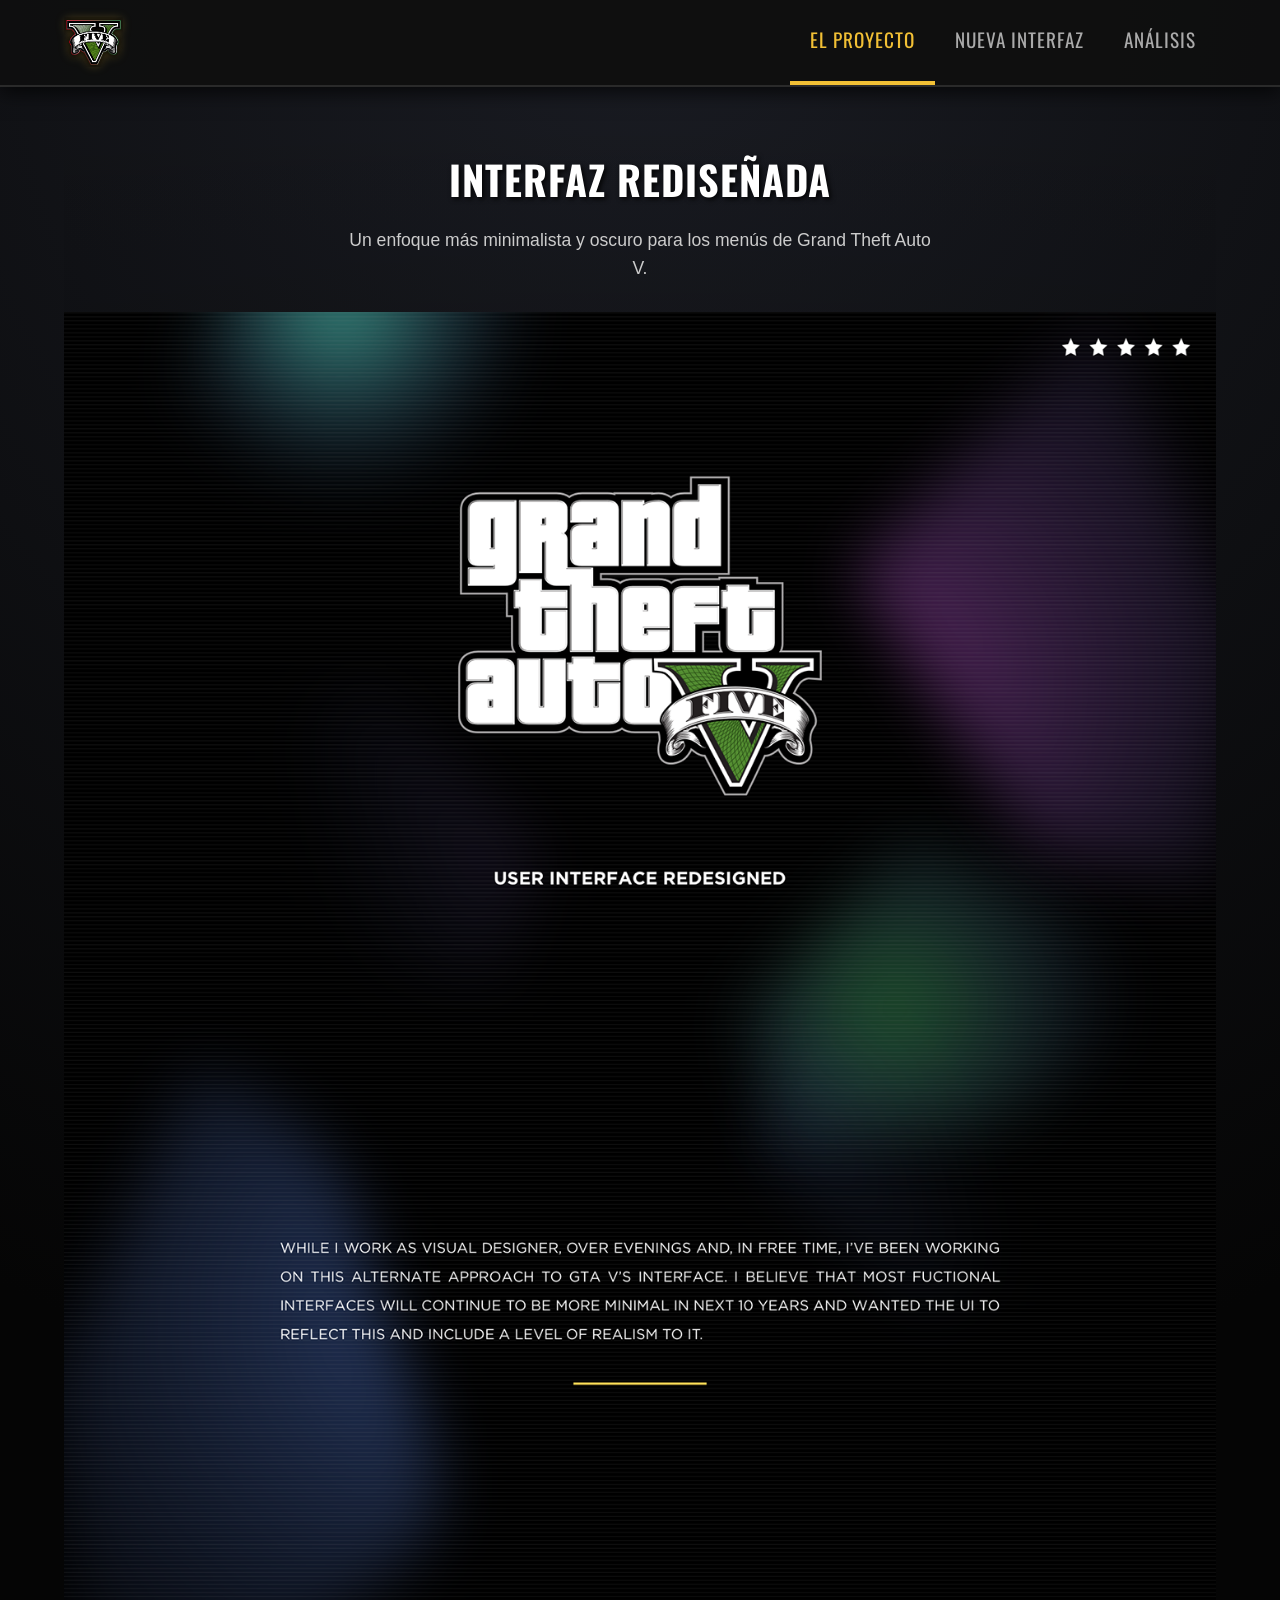
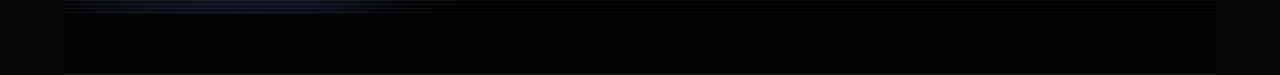
==== index.html @ af23faa3 "Add files via upload" ====
<!DOCTYPE html>
<html lang="es">
<head>
  <meta charset="UTF-8">
  <meta name="viewport" content="width=device-width, initial-scale=1.0">
  <title>GTA V | Rediseño UI</title>
  <link rel="stylesheet" href="css/estilos.css">
</head>
<body>
 <header class="header">
    <div class="contenedor header__inner">
      <!-- Nuevo logo con la imagen -->
      <a href="index.html" class="logo">
        <img src="img/gtV.png" alt="Logo GTA V">
      </a>
      
      <input type="checkbox" id="nav-toggle" class="nav-toggle">
      <label for="nav-toggle" class="nav-toggle-label">
        <span></span><span></span><span></span>
      </label>
      
      <nav class="nav">
        <ul class="nav__lista">
          <li><a href="index.html" class="nav__enlace nav__enlace--activo">El Proyecto</a></li>
          <li><a href="galeria.html" class="nav__enlace">Nueva Interfaz</a></li>
          <li><a href="analisis.html" class="nav__enlace">Análisis</a></li>
        </ul>
      </nav>
    </div>
  </header>

  <main>
    <section class="hero contenedor">
      <h1>Interfaz Rediseñada</h1>
      <p>Un enfoque más minimalista y oscuro para los menús de Grand Theft Auto V.</p>
      <img src="img/gtaYletras.png" alt="Portada GTA V UI">
    </section>
  </main>
</body>
</html>
---- css/estilos.css ----
/* Importa la fuente Oswald desde Google Fonts, elegida porque es casi idéntica a la tipografía de los menús reales de GTA V. */
@import url('https://fonts.googleapis.com/css2?family=Oswald:wght@500;700&display=swap');

/* Resetea los valores por defecto del navegador para que los márgenes internos (padding) no sumen ancho extra y descuadren la web. */
* {
  margin: 0;
  padding: 0;
  box-sizing: border-box;
}

/* Configura el comportamiento general: fuente limpia para textos largos, color de texto claro y un fondo oscuro con un degradado sutil en el centro. */
body {
  font-family: 'Segoe UI', Tahoma, Geneva, Verdana, sans-serif;
  background-color: #050505;
  background-image: radial-gradient(circle at 50% 0%, #1a1c23 0%, #050505 80%);
  color: #dddddd;
  line-height: 1.6;
  min-height: 100vh;
}

/* Quita el subrayado feo de los enlaces y hace que hereden el color del texto que los rodea. */
a {
  text-decoration: none;
  color: inherit;
}

/* Hace que todas las imágenes sean responsivas, impidiendo que desborden su caja pero manteniendo sus proporciones. */
img {
  max-width: 100%;
  height: auto;
  display: block;
}

/* Crea una caja central invisible que limita el ancho de la web a 1200px para que no se estire demasiado en pantallas gigantes. */
.contenedor {
  width: 90%;
  max-width: 1200px;
  margin: 0 auto;
}

/* Diseña la barra de navegación: la hace semitransparente, le pone una sombra y la fija arriba (sticky) al hacer scroll. */
.header {
  background-color: rgba(15, 15, 15, 0.95);
  border-bottom: 2px solid #2a2a2a;
  box-shadow: 0 4px 20px rgba(0, 0, 0, 0.8);
  position: sticky;
  top: 0;
  z-index: 1000;
}

/* Usa Flexbox para alinear el logo a la izquierda y el botón del menú a la derecha en la misma línea. */
.header__inner {
  display: flex;
  justify-content: space-between;
  align-items: center;
  min-height: 70px;
}

/* Prepara el contenedor del logo y le da un efecto de latido y un brillo amarillo al pasar el ratón. */
.logo {
  display: flex;
  align-items: center;
}
.logo img {
  height: 50px;
  width: auto;
  filter: drop-shadow(0 0 5px rgba(242, 192, 53, 0.3));
  transition: transform 0.3s ease;
}
.logo img:hover {
  transform: scale(1.05);
}

/* Oculta el checkbox real del HTML, ya que para abrir el menú usaremos su "label" vinculado. */
.nav-toggle {
  display: none;
}

/* Da forma al botón del menú hamburguesa interactivo, poniéndole un fondo oscuro que cambia a amarillo al tocarlo. */
.nav-toggle-label {
  cursor: pointer;
  padding: 10px;
  background-color: #1a1c23;
  border: 1px solid #333;
  border-radius: 4px;
  transition: background-color 0.2s;
}
.nav-toggle-label:hover {
  background-color: #f2c035;
}

/* Dibuja las tres rayitas horizontales que forman el icono de hamburguesa. */
.nav-toggle-label span {
  display: block;
  width: 25px;
  height: 3px;
  background-color: #ffffff;
  margin-bottom: 4px;
  transition: background-color 0.2s;
}
.nav-toggle-label:hover span {
  background-color: #000000;
}

/* Oculta el menú desplegable por defecto (pensando primero en móviles). */
.nav {
  display: none;
  width: 100%;
  background-color: rgba(15, 15, 15, 0.98);
}
.nav__lista {
  list-style: none;
}

/* Estiliza los enlaces del menú usando la fuente Rockstar, mayúsculas y bordes separadores. */
.nav__enlace {
  display: block;
  padding: 15px 5%;
  font-family: 'Oswald', sans-serif;
  font-size: 1.2rem;
  letter-spacing: 1px;
  text-transform: uppercase;
  color: #aaaaaa;
  border-bottom: 1px solid #222222;
  transition: all 0.3s ease;
}

/* "Checkbox Hack": Le dice a CSS que cuando el input oculto esté marcado, muestre el menú hermano. */
.nav-toggle:checked ~ .nav {
  display: block;
}

/* Resalta el enlace activo o al que pasamos el ratón añadiendo un borde amarillo a la izquierda. */
.nav__enlace--activo,
.nav__enlace:hover {
  color: #ffffff;
  background-color: rgba(242, 192, 53, 0.1);
  border-left: 4px solid #f2c035;
  padding-left: calc(5% + 10px);
}

/* Da un margen vertical genérico para separar de forma limpia las diferentes secciones de la web. */
.seccion {
  padding: 50px 0;
}

/* Define el área principal (Hero) con el texto centrado y un degradado que funde la caja con el fondo general. */
.hero {
  text-align: center;
  padding: 60px 0;
  border-bottom: 1px solid #222222;
  background: linear-gradient(to bottom, transparent, rgba(0,0,0,0.5));
}

/* Aplica la tipografía de los juegos de Rockstar a todos los títulos importantes, con una sombra negra para dar volumen. */
.hero h1, .titulo-principal, .analisis-subtitulo {
  font-family: 'Oswald', sans-serif;
  font-weight: 700;
  text-transform: uppercase;
  letter-spacing: 1px;
  color: #ffffff;
  text-shadow: 2px 2px 5px rgba(0, 0, 0, 0.9);
}

/* Ajusta tamaños y espaciados de los textos descriptivos para que no se peguen a los bordes. */
.hero h1 { font-size: 2.5rem; margin-bottom: 15px; }
.hero p { color: #cccccc; font-size: 1.1rem; margin-bottom: 30px; max-width: 600px; margin-inline: auto; }
.titulo-principal { text-align: center; font-size: 2.2rem; margin-bottom: 40px; }

/* Inicia CSS Grid para la galería. Empieza con 1 sola columna por defecto (Mobile First). */
.rejilla-galeria {
  display: grid;
  grid-template-columns: 1fr;
  gap: 30px;
}

/* Diseña las tarjetas de las imágenes y crea un efecto de "levitación" y cambio de color al pasar el cursor. */
.tarjeta-imagen {
  background-color: #111;
  border: 1px solid #333;
  border-radius: 8px;
  overflow: hidden;
  box-shadow: 0 10px 20px rgba(0,0,0,0.5);
  transition: transform 0.3s ease, border-color 0.3s ease, box-shadow 0.3s ease;
}
.tarjeta-imagen:hover {
  transform: translateY(-8px);
  border-color: #f2c035;
  box-shadow: 0 15px 30px rgba(242, 192, 53, 0.15);
}

/* Realiza un zoom muy suave a la fotografía del interior de la tarjeta cuando hacemos hover en ella. */
.tarjeta-imagen img {
  border-bottom: 2px solid #222;
  transition: transform 0.5s ease;
}
.tarjeta-imagen:hover img {
  transform: scale(1.03);
}

/* Da formato a los textos explicativos de las fotos, protegiéndolos para que la foto no los tape al hacer zoom. */
.tarjeta-imagen__info {
  padding: 20px;
  position: relative;
  z-index: 2;
  background-color: #111;
}
.tarjeta-imagen__info h2 {
  font-family: 'Oswald', sans-serif;
  color: #f2c035;
  font-size: 1.4rem;
  margin-bottom: 10px;
  text-transform: uppercase;
  letter-spacing: 0.5px;
}
.tarjeta-imagen__info p {
  color: #bbbbbb;
  font-size: 0.95rem;
}

/* Estilos de la página de Análisis: cajas de texto con un borde lateral amarillo para enmarcar las explicaciones. */
.analisis-bloque {
  margin-bottom: 40px;
  background-color: rgba(20, 21, 24, 0.6);
  padding: 20px;
  border-left: 4px solid #f2c035;
  border-radius: 0 8px 8px 0;
}
.analisis-subtitulo { margin-top: 10px; margin-bottom: 15px; color: #f2c035; }
.analisis-texto { color: #cccccc; }

/* Diseña la tabla de la memoria y la encierra en un contenedor con "overflow" para permitir scroll en móviles pequeños. */
.tabla-contenedor {
  overflow-x: auto; 
  box-shadow: 0 5px 15px rgba(0,0,0,0.5);
  border-radius: 8px;
  margin-bottom: 40px;
}
.tabla-analisis {
  width: 100%;
  border-collapse: collapse;
}
.tabla-analisis th, .tabla-analisis td {
  border: 1px solid #333333;
  padding: 15px;
  text-align: left;
}
.tabla-analisis th {
  background-color: #f2c035;
  color: #000000;
  font-family: 'Oswald', sans-serif;
  font-size: 1.1rem;
  letter-spacing: 1px;
  text-transform: uppercase;
}
.tabla-analisis td {
  background-color: #111;
  color: #cccccc;
}

/* Formatea la lista de decisiones del análisis con viñetas limpias y destaca palabras clave en blanco puro. */
.lista-decisiones { color: #cccccc; margin-left: 20px; line-height: 1.8; }
.lista-decisiones li { margin-bottom: 15px; padding-left: 10px; }
.lista-decisiones strong { color: #ffffff; }

/* A partir de 600px (Tabletas): Cambia el Layout de la galería para que quepan dos imágenes por fila. */
@media (min-width: 600px) {
  .rejilla-galeria {
    grid-template-columns: 1fr 1fr;
  }
}

/* A partir de 1024px (Ordenadores): Pasa la galería a tres columnas y transforma todo el menú hamburguesa en un menú de cabecera clásico. */
@media (min-width: 1024px) {
  .rejilla-galeria {
    grid-template-columns: 1fr 1fr 1fr;
  }

  /* Oculta el icono de hamburguesa, ya que en ordenador el menú siempre es visible. */
  .nav-toggle-label {
    display: none;
  }
  
  /* El menú deja de ser desplegable vertical y pasa a usar Flexbox para estar en línea. */
  .nav {
    display: block;
    width: auto;
    background-color: transparent;
  }
  .nav__lista {
    display: flex;
  }
  
  /* Quita el resaltado lateral de móvil y prepara el enlace para la barra inferior. */
  .nav__enlace {
    border-bottom: 3px solid transparent;
    border-left: none;
    padding: 25px 20px;
  }
  
  /* El enlace activo (o en hover) ahora muestra un borde inferior grueso color amarillo, imitando las pestañas de consola. */
  .nav__enlace--activo,
  .nav__enlace:hover {
    border-left: none; 
    background-color: transparent; 
    border-bottom: 4px solid #f2c035;
    padding-left: 20px;
    color: #f2c035; 
  }
}
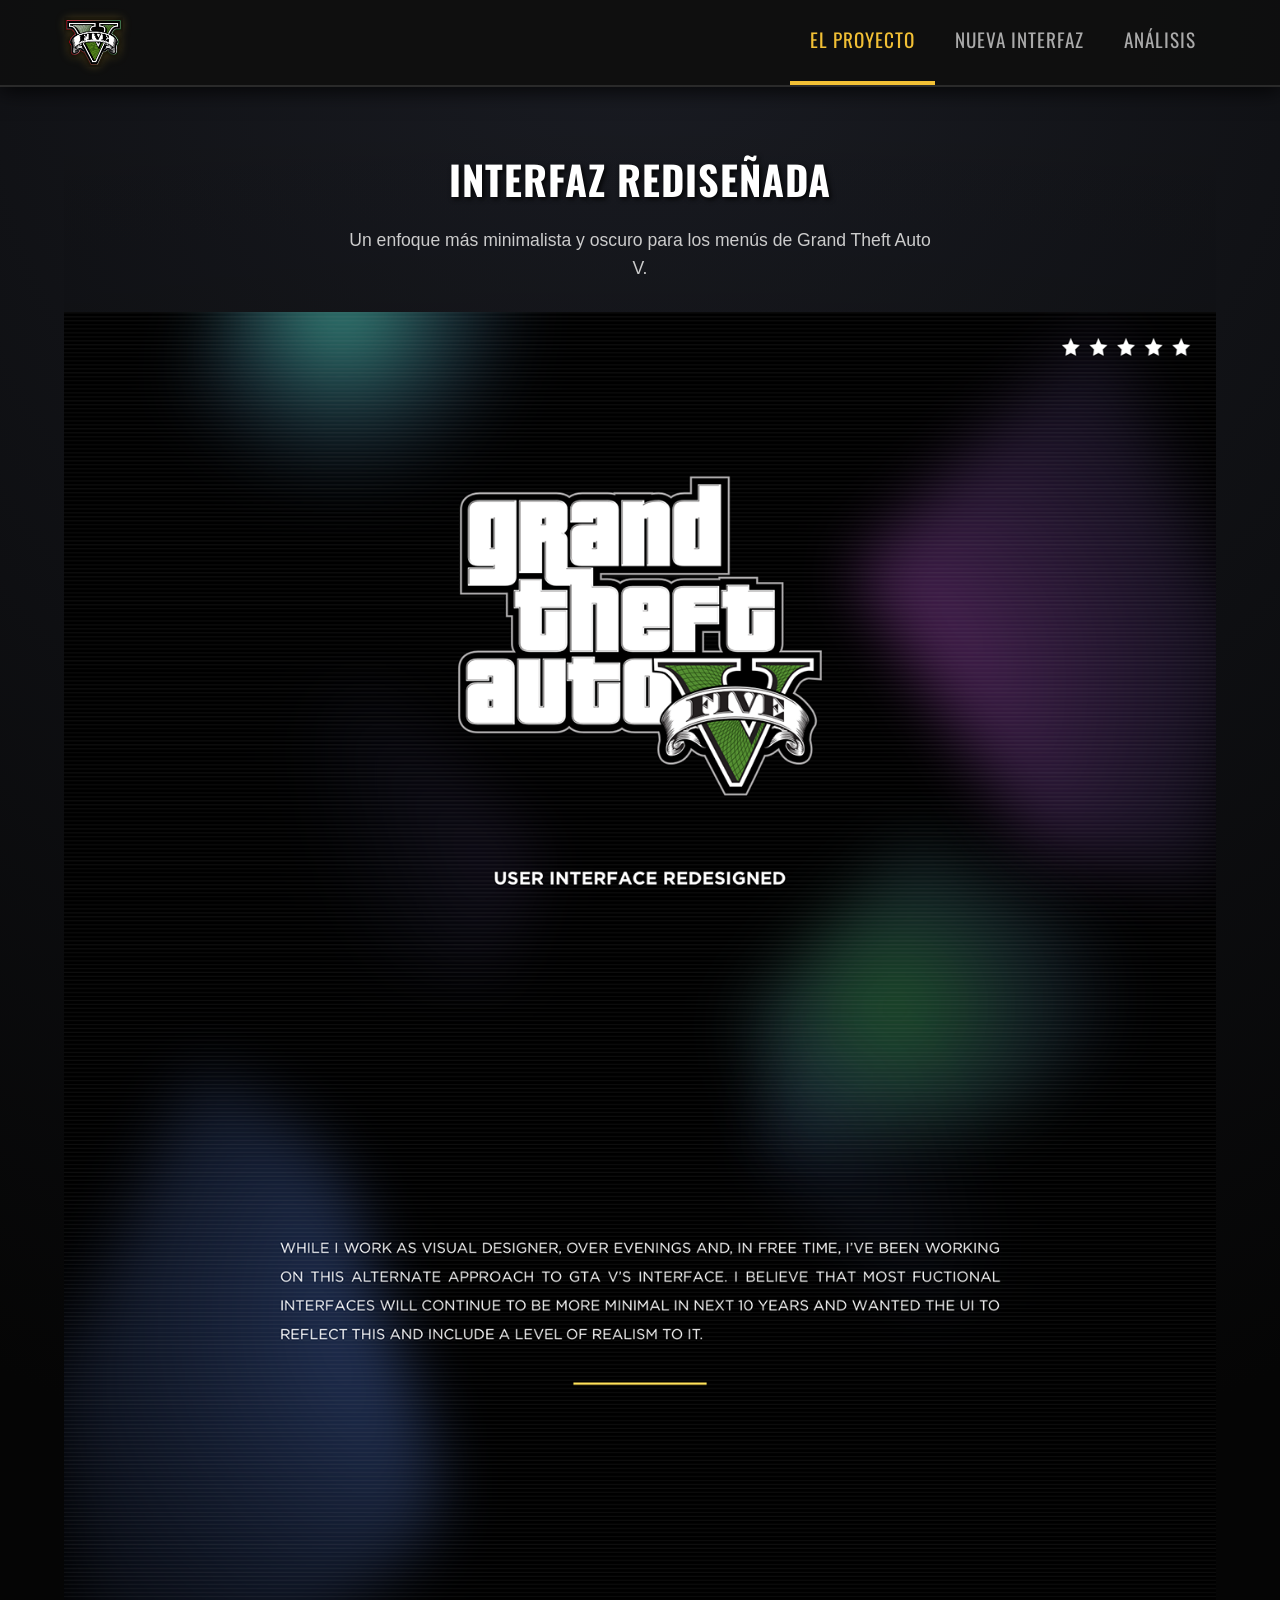
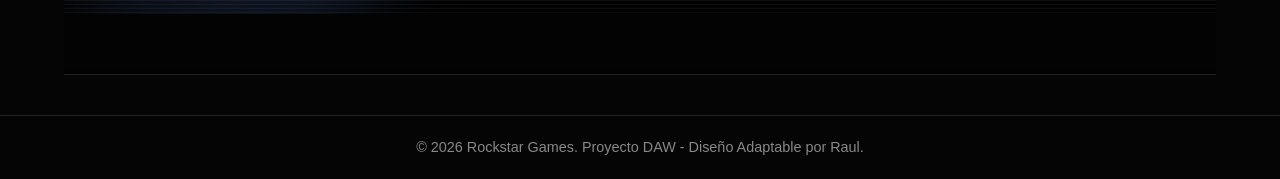
==== commit 597d8c3c: "Add files via upload" ====
--- a/index.html
+++ b/index.html
@@ -4,12 +4,12 @@
   <meta charset="UTF-8">
   <meta name="viewport" content="width=device-width, initial-scale=1.0">
   <title>GTA V | Rediseño UI</title>
+  <link rel="icon" href="img/gtV.png" type="image/png">
   <link rel="stylesheet" href="css/estilos.css">
 </head>
 <body>
  <header class="header">
     <div class="contenedor header__inner">
-      <!-- Nuevo logo con la imagen -->
       <a href="index.html" class="logo">
         <img src="img/gtV.png" alt="Logo GTA V">
       </a>
@@ -36,5 +36,8 @@
       <img src="img/gtaYletras.png" alt="Portada GTA V UI">
     </section>
   </main>
+ <footer class="footer">
+  <p>&copy; 2026 Rockstar Games. Proyecto DAW - Diseño Adaptable por Raul.</p>
+</footer>
 </body>
 </html>
--- a/css/estilos.css
+++ b/css/estilos.css
@@ -263,6 +263,16 @@
 .lista-decisiones li { margin-bottom: 15px; padding-left: 10px; }
 .lista-decisiones strong { color: #ffffff; }
 
+/* Da formato al pie de página centrando el texto, reduciendo su tamaño y color para quitarle jerarquía, y separándolo del contenido principal con márgenes y una línea. */
+.footer {
+  text-align: center;
+  padding: 20px;
+  border-top: 1px solid #222222;
+  margin-top: 40px;
+  color: #888888; 
+  font-size: 0.9rem;
+}
+
 /* A partir de 600px (Tabletas): Cambia el Layout de la galería para que quepan dos imágenes por fila. */
 @media (min-width: 600px) {
   .rejilla-galeria {
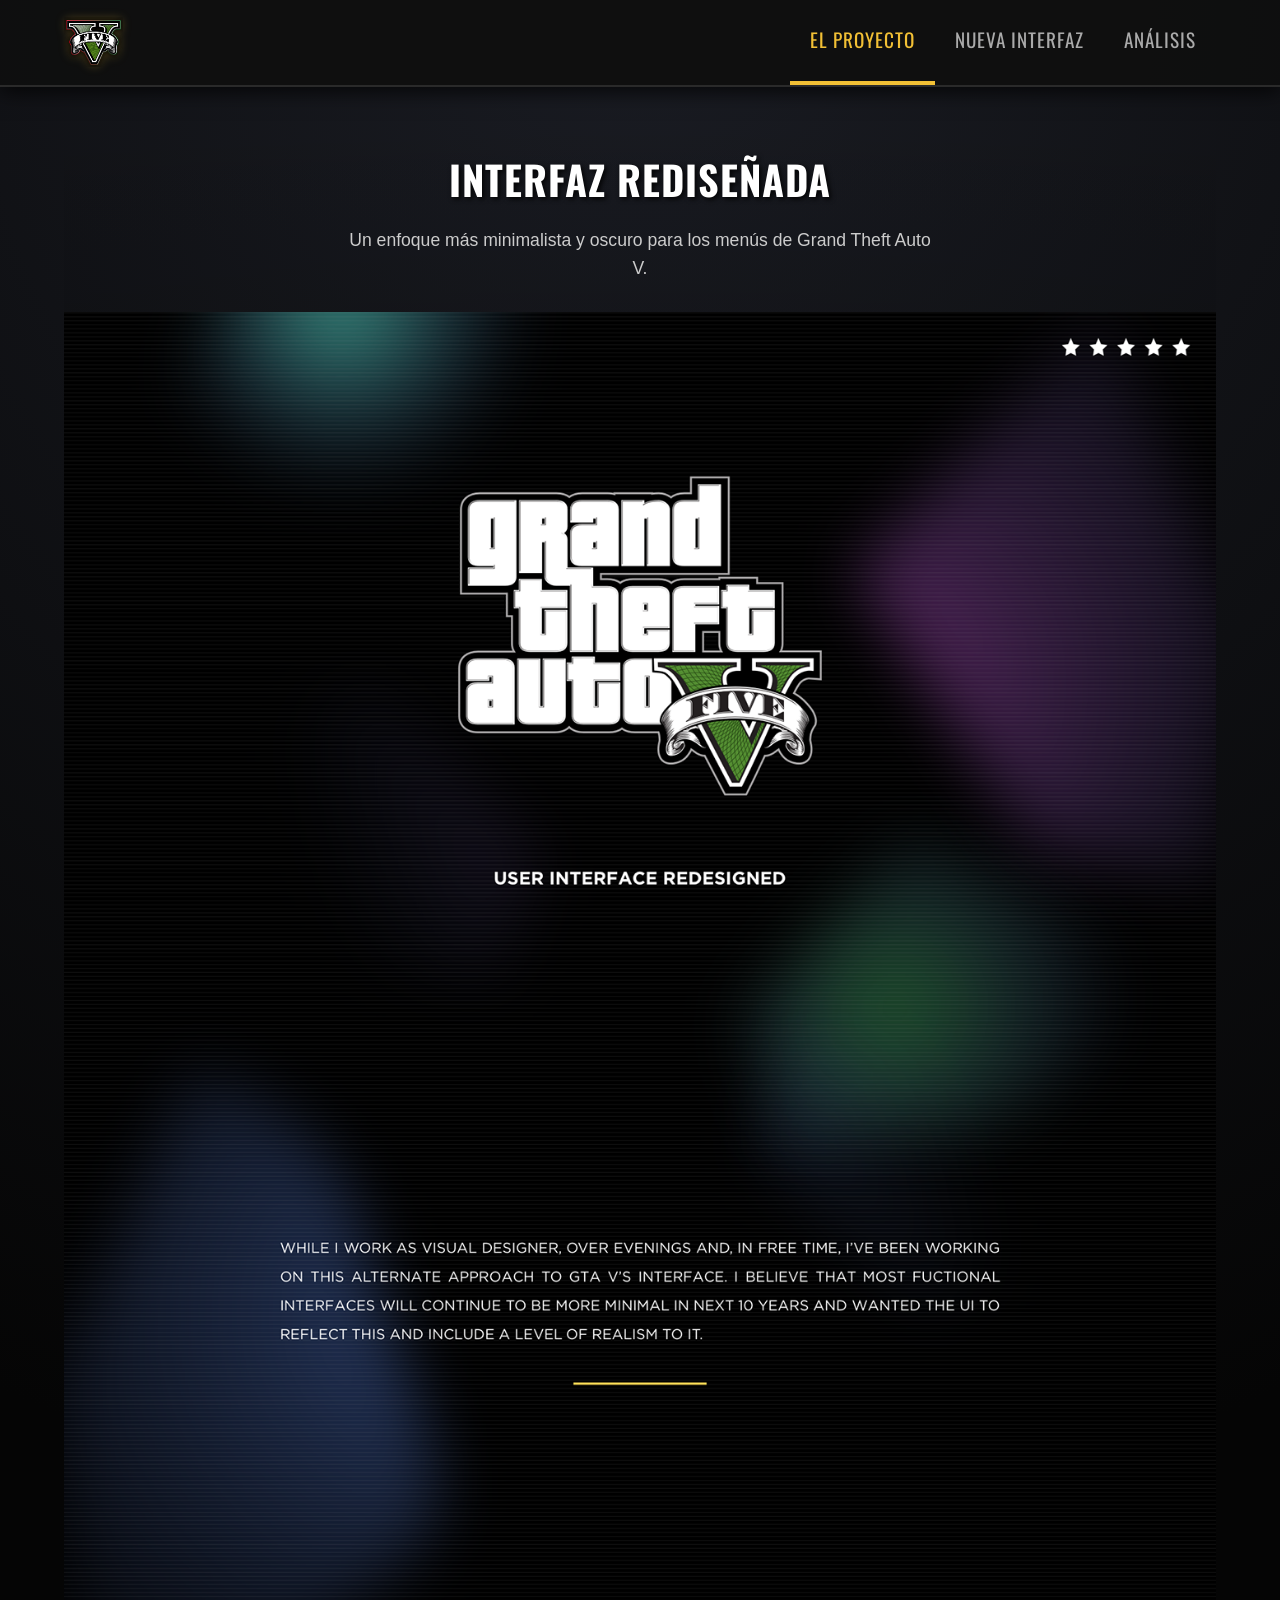
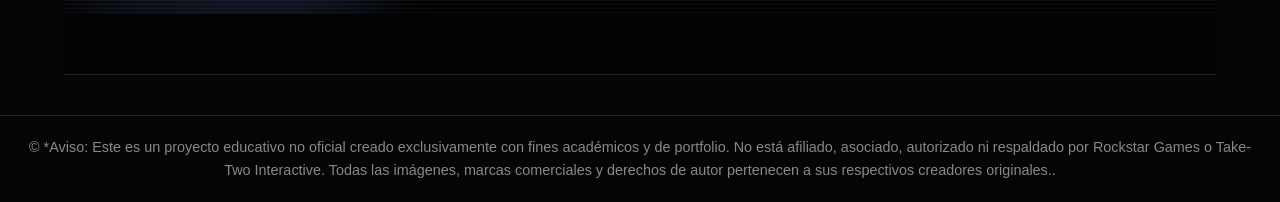
==== commit 64229a31: "Update index.html" ====
--- a/index.html
+++ b/index.html
@@ -37,7 +37,7 @@
     </section>
   </main>
  <footer class="footer">
-  <p>&copy; 2026 Rockstar Games. Proyecto DAW - Diseño Adaptable por Raul.</p>
+  <p>&copy; *Aviso: Este es un proyecto educativo no oficial creado exclusivamente con fines académicos y de portfolio. No está afiliado, asociado, autorizado ni respaldado por Rockstar Games o Take-Two Interactive. Todas las imágenes, marcas comerciales y derechos de autor pertenecen a sus respectivos creadores originales..</p>
 </footer>
 </body>
-</html>+</html>
--- a/css/estilos.css
+++ b/css/estilos.css
@@ -18,7 +18,7 @@
   min-height: 100vh;
 }
 
-/* Quita el subrayado feo de los enlaces y hace que hereden el color del texto que los rodea. */
+/* Quita el subrayado de los enlaces y hace que hereden el color del texto que los rodea. */
 a {
   text-decoration: none;
   color: inherit;
@@ -102,12 +102,18 @@
   background-color: #000000;
 }
 
-/* Oculta el menú desplegable por defecto (pensando primero en móviles). */
+/* Oculta el menú por defecto y lo posiciona absoluto para que no rompa el Flexbox del header en móvil. */
 .nav {
   display: none;
+  position: absolute;
+  top: 100%;
+  left: 0;
   width: 100%;
   background-color: rgba(15, 15, 15, 0.98);
-}
+  border-bottom: 2px solid #2a2a2a;
+  box-shadow: 0 15px 20px rgba(0,0,0,0.8);
+}
+
 .nav__lista {
   list-style: none;
 }
@@ -291,12 +297,16 @@
     display: none;
   }
   
-  /* El menú deja de ser desplegable vertical y pasa a usar Flexbox para estar en línea. */
+ /* El menú deja de ser desplegable vertical, recupera su posición estática y pasa a usar Flexbox para estar en línea. */
   .nav {
     display: block;
+    position: static; /* Devuelve el menú a la estructura normal (anulando el absolute del móvil) */
     width: auto;
     background-color: transparent;
-  }
+    border-bottom: none; /* Quita el borde inferior del menú móvil */
+    box-shadow: none; /* Quita la sombra del menú móvil */
+  }
+
   .nav__lista {
     display: flex;
   }
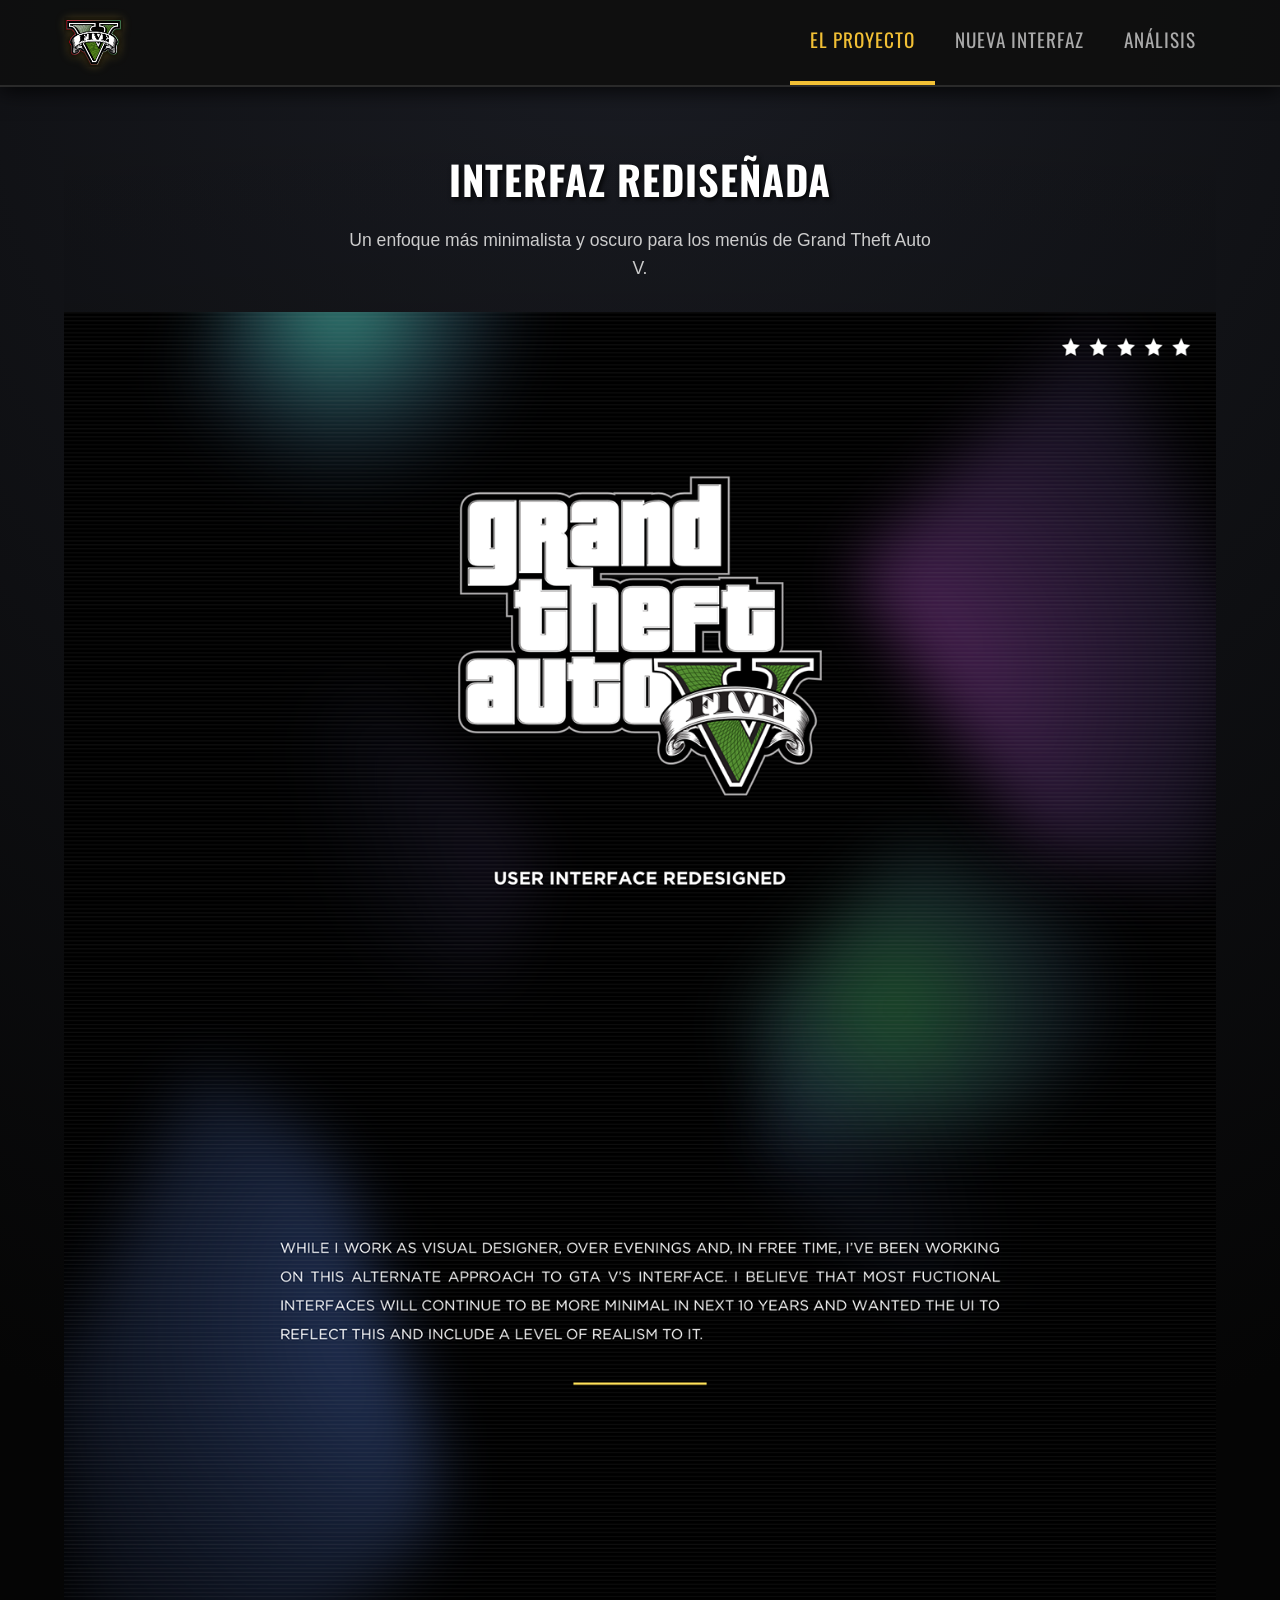
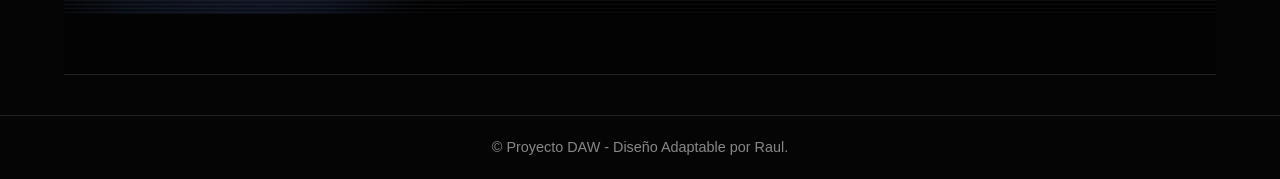
==== commit 23b8a1b9: "Update index.html" ====
--- a/index.html
+++ b/index.html
@@ -37,7 +37,7 @@
     </section>
   </main>
  <footer class="footer">
-  <p>&copy; *Aviso: Este es un proyecto educativo no oficial creado exclusivamente con fines académicos y de portfolio. No está afiliado, asociado, autorizado ni respaldado por Rockstar Games o Take-Two Interactive. Todas las imágenes, marcas comerciales y derechos de autor pertenecen a sus respectivos creadores originales..</p>
+  <p>&copy; Proyecto DAW - Diseño Adaptable por Raul.</p>
 </footer>
 </body>
 </html>
